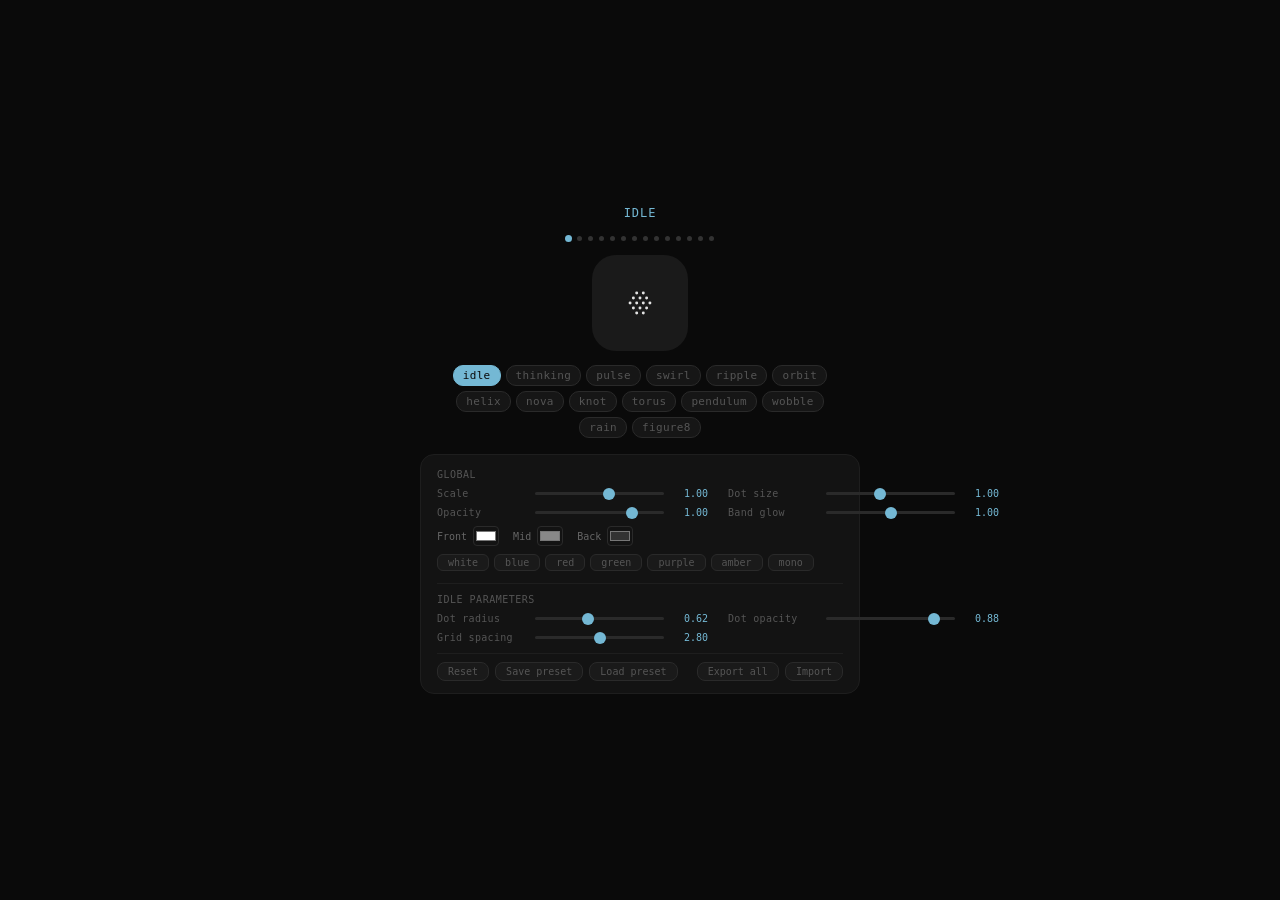
==== index.html @ 5361f494 "Split monolithic HTML into modular structure Reorganize the single 720-line luma-spinning-ball.html " ====
<!DOCTYPE html>
<html lang="en">
<head>
  <meta charset="UTF-8">
  <meta name="viewport" content="width=device-width, initial-scale=1.0">
  <title>Dot Animate — 14 States</title>
  <link rel="stylesheet" href="styles.css">
</head>
<body>

  <!-- Current state name -->
  <div class="state-label" id="label">idle</div>

  <!-- Small dot indicators (one per state) -->
  <div class="nav" id="nav"></div>

  <!-- The animation: 40 SVG circles updated each frame -->
  <div class="ball-container" id="trigger">
    <svg id="ball" width="52" height="52" viewBox="0 0 22 22"></svg>
  </div>

  <!-- State selector buttons -->
  <div class="buttons" id="buttons"></div>

  <!-- Parameter editor: globals (always visible) + state-specific -->
  <div id="panel">
    <div id="globalSection"></div>
    <div id="stateSection"></div>
  </div>

  <!--
    Load order matters — each file adds to the shared global scope:
      core.js   → constants, fibonacci sphere, grid, math helpers, palette
      config.js → PARAM_DEFS, CFG, color presets, palette apply
      states.js → 14 animation functions + STATES registry
      app.js    → UI construction, state machine, animation loop
  -->
  <script src="js/core.js"></script>
  <script src="js/config.js"></script>
  <script src="js/states.js"></script>
  <script src="js/app.js"></script>
</body>
</html>
---- styles.css ----
/* =====================================================================
   Dot Animate — Stylesheet
   ===================================================================== */

* { margin: 0; padding: 0; box-sizing: border-box; }

body {
  min-height: 100vh;
  display: flex; flex-direction: column;
  align-items: center; justify-content: center;
  gap: 14px; background: #0a0a0a;
  font-family: -apple-system, BlinkMacSystemFont, 'Segoe UI', sans-serif;
}

/* ── Ball display ───────────────────────────────────────────────── */
.ball-container {
  width: 96px; height: 96px;
  background: #1a1a1a; border-radius: 24px;
  display: flex; align-items: center; justify-content: center;
  cursor: pointer; user-select: none; -webkit-user-select: none;
  transition: transform .12s ease, background .25s ease;
}
.ball-container:hover { background: #1f1f1f; }
.ball-container:active { transform: scale(.93); }

/* ── State label + nav dots ─────────────────────────────────────── */
.state-label {
  color: #74B8D4; font-size: 12px;
  font-family: 'SF Mono', 'Fira Code', monospace;
  letter-spacing: .08em; text-transform: uppercase;
  min-height: 16px; transition: color .4s;
}
.nav { display: flex; gap: 6px; align-items: center; }
.nav .dot {
  width: 5px; height: 5px; border-radius: 50%;
  background: #333; transition: background .4s, transform .4s;
}
.nav .dot.on { background: #74B8D4; transform: scale(1.4); }

/* ── State buttons ──────────────────────────────────────────────── */
.buttons {
  display: flex; flex-wrap: wrap; gap: 5px;
  justify-content: center; max-width: 420px;
}
.buttons button {
  background: #161616; color: #555;
  border: 1px solid #2a2a2a; border-radius: 10px;
  padding: 3px 9px; font-size: 11px;
  font-family: 'SF Mono', 'Fira Code', monospace;
  letter-spacing: .03em; cursor: pointer;
  transition: all .2s;
}
.buttons button:hover { border-color: #74B8D4; color: #888; }
.buttons button.on { background: #74B8D4; color: #0a0a0a; border-color: #74B8D4; }

/* ── Parameter panel ────────────────────────────────────────────── */
#panel {
  width: 440px; max-width: 95vw;
  background: #131313; border: 1px solid #1e1e1e;
  border-radius: 14px; padding: 14px 16px 12px;
  margin-top: 2px;
  font-family: 'SF Mono', 'Fira Code', monospace;
  font-size: 11px; color: #888;
}
.param-grid {
  display: grid; grid-template-columns: 1fr 1fr;
  gap: 8px 20px;
}
@media (max-width: 480px) {
  .param-grid { grid-template-columns: 1fr; }
}

/* ── Slider rows ────────────────────────────────────────────────── */
.pr { display: flex; align-items: center; gap: 8px; }
.pr-label {
  width: 90px; flex-shrink: 0; color: #555;
  font-size: 10px; letter-spacing: .03em;
  white-space: nowrap; overflow: hidden; text-overflow: ellipsis;
}
.pr input[type=range] {
  flex: 1; height: 3px; min-width: 60px;
  -webkit-appearance: none; appearance: none;
  background: #2a2a2a; border-radius: 2px; outline: none;
}
.pr input[type=range]::-webkit-slider-thumb {
  -webkit-appearance: none; width: 12px; height: 12px;
  border-radius: 50%; background: #74B8D4; cursor: pointer;
}
.pr-val {
  width: 36px; text-align: right;
  color: #74B8D4; font-size: 10px;
}

/* ── Panel action buttons (reset/save/load/export) ──────────────── */
.panel-actions {
  display: flex; gap: 6px; flex-wrap: wrap;
  margin-top: 10px; padding-top: 8px;
  border-top: 1px solid #1e1e1e;
}
.panel-actions button {
  background: #1a1a1a; color: #555;
  border: 1px solid #2a2a2a; border-radius: 8px;
  padding: 3px 10px; font-size: 10px;
  font-family: inherit; cursor: pointer;
  transition: all .2s;
}
.panel-actions button:hover { border-color: #74B8D4; color: #aaa; }
.panel-actions .spacer { flex: 1; }

/* ── Color section (global) ─────────────────────────────────────── */
.section-title {
  font-size: 10px; color: #555;
  letter-spacing: .05em; text-transform: uppercase;
  margin-bottom: 8px;
}
.color-inputs {
  display: flex; gap: 14px;
  margin-bottom: 8px; flex-wrap: wrap;
}
.c-pr {
  display: flex; align-items: center; gap: 6px;
  font-size: 10px; color: #666;
}
.c-pr input[type=color] {
  width: 26px; height: 20px;
  border: 1px solid #2a2a2a; border-radius: 4px;
  background: none; padding: 0; cursor: pointer;
}
.color-presets {
  display: flex; gap: 5px; flex-wrap: wrap;
}
.color-presets button {
  background: #1a1a1a; color: #555;
  border: 1px solid #2a2a2a; border-radius: 6px;
  padding: 2px 10px; font-size: 10px;
  font-family: inherit; cursor: pointer;
  transition: all .2s;
}
.color-presets button:hover { border-color: #888; color: #aaa; }
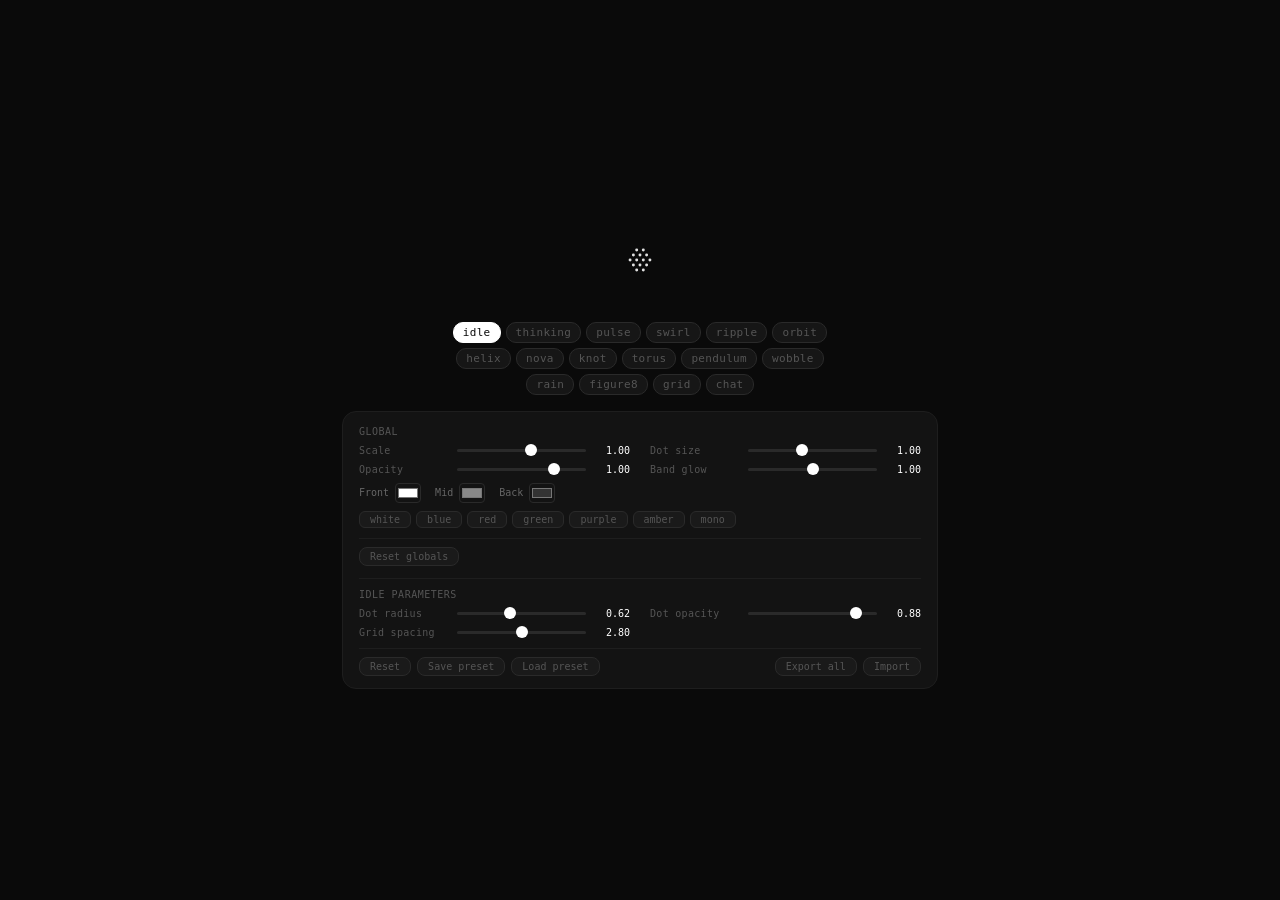
==== commit 7753578a: "Add grid + chat states inspired by offmenu.design Two new states adapted from offmenu.design's SVG i" ====
--- a/index.html
+++ b/index.html
@@ -7,12 +7,6 @@
   <link rel="stylesheet" href="styles.css">
 </head>
 <body>
-
-  <!-- Current state name -->
-  <div class="state-label" id="label">idle</div>
-
-  <!-- Small dot indicators (one per state) -->
-  <div class="nav" id="nav"></div>
 
   <!-- The animation: 40 SVG circles updated each frame -->
   <div class="ball-container" id="trigger">
--- a/styles.css
+++ b/styles.css
@@ -15,7 +15,6 @@
 /* ── Ball display ───────────────────────────────────────────────── */
 .ball-container {
   width: 96px; height: 96px;
-  background: #1a1a1a; border-radius: 24px;
   display: flex; align-items: center; justify-content: center;
   cursor: pointer; user-select: none; -webkit-user-select: none;
   transition: transform .12s ease, background .25s ease;
@@ -25,7 +24,7 @@
 
 /* ── State label + nav dots ─────────────────────────────────────── */
 .state-label {
-  color: #74B8D4; font-size: 12px;
+  color: #fff; font-size: 12px;
   font-family: 'SF Mono', 'Fira Code', monospace;
   letter-spacing: .08em; text-transform: uppercase;
   min-height: 16px; transition: color .4s;
@@ -35,7 +34,7 @@
   width: 5px; height: 5px; border-radius: 50%;
   background: #333; transition: background .4s, transform .4s;
 }
-.nav .dot.on { background: #74B8D4; transform: scale(1.4); }
+.nav .dot.on { background: #fff; transform: scale(1.4); }
 
 /* ── State buttons ──────────────────────────────────────────────── */
 .buttons {
@@ -50,12 +49,12 @@
   letter-spacing: .03em; cursor: pointer;
   transition: all .2s;
 }
-.buttons button:hover { border-color: #74B8D4; color: #888; }
-.buttons button.on { background: #74B8D4; color: #0a0a0a; border-color: #74B8D4; }
+.buttons button:hover { border-color: #fff; color: #888; }
+.buttons button.on { background: #fff; color: #0a0a0a; border-color: #fff; }
 
 /* ── Parameter panel ────────────────────────────────────────────── */
 #panel {
-  width: 440px; max-width: 95vw;
+  width: fit-content; max-width: 95vw;
   background: #131313; border: 1px solid #1e1e1e;
   border-radius: 14px; padding: 14px 16px 12px;
   margin-top: 2px;
@@ -84,11 +83,11 @@
 }
 .pr input[type=range]::-webkit-slider-thumb {
   -webkit-appearance: none; width: 12px; height: 12px;
-  border-radius: 50%; background: #74B8D4; cursor: pointer;
+  border-radius: 50%; background: #fff; cursor: pointer;
 }
 .pr-val {
   width: 36px; text-align: right;
-  color: #74B8D4; font-size: 10px;
+  color: #fff; font-size: 10px;
 }
 
 /* ── Panel action buttons (reset/save/load/export) ──────────────── */
@@ -104,7 +103,7 @@
   font-family: inherit; cursor: pointer;
   transition: all .2s;
 }
-.panel-actions button:hover { border-color: #74B8D4; color: #aaa; }
+.panel-actions button:hover { border-color: #fff; color: #aaa; }
 .panel-actions .spacer { flex: 1; }
 
 /* ── Color section (global) ─────────────────────────────────────── */
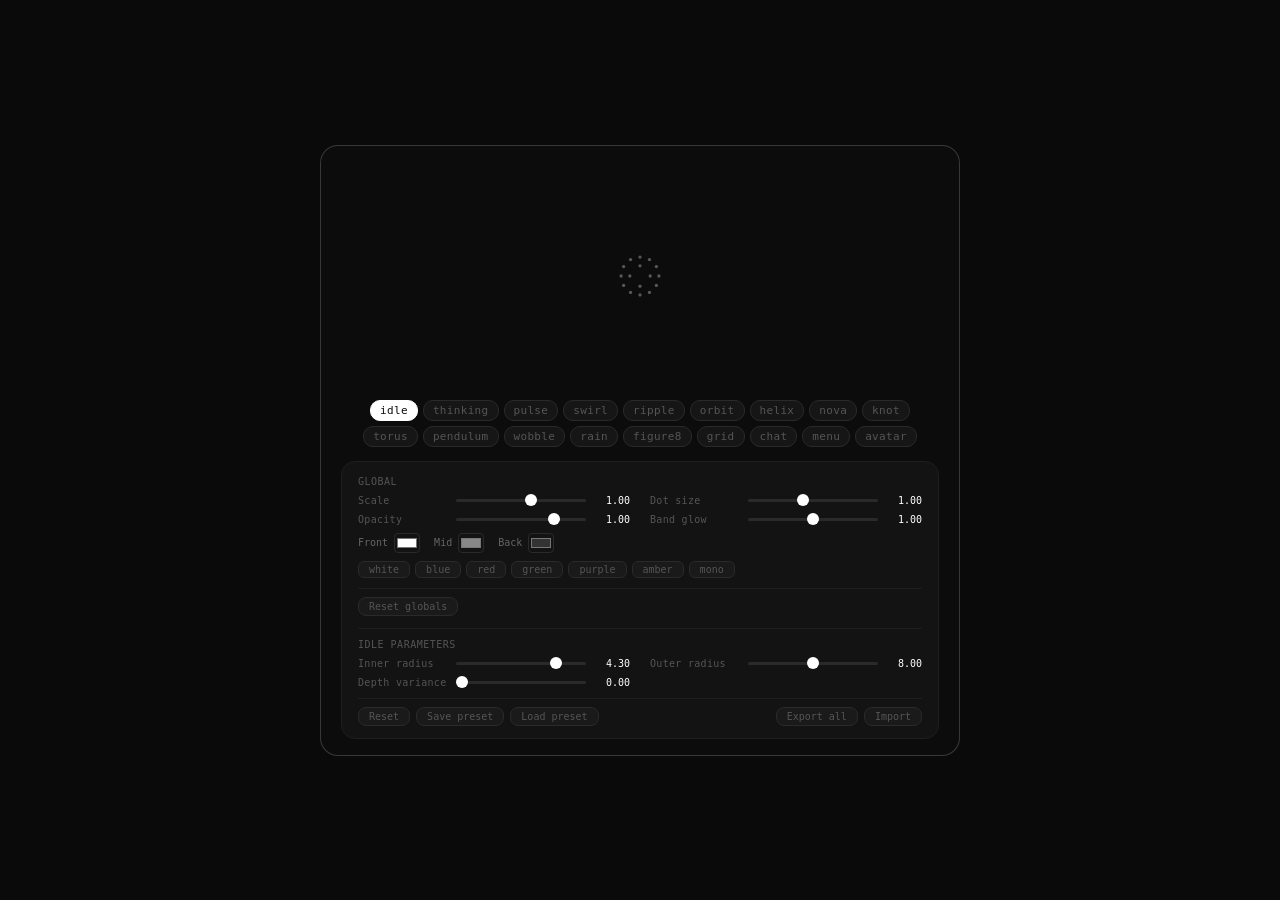
==== commit a061f67d: "Update idle defaults: r1=4.3, r2=8, depthAmt=0 Tighter layout (inner ring larger relative to outer) " ====
--- a/index.html
+++ b/index.html
@@ -8,18 +8,20 @@
 </head>
 <body>
 
-  <!-- The animation: 40 SVG circles updated each frame -->
-  <div class="ball-container" id="trigger">
-    <svg id="ball" width="52" height="52" viewBox="0 0 22 22"></svg>
-  </div>
+  <div class="app-shell">
+    <!-- The animation: 40 SVG circles updated each frame -->
+    <div class="ball-container" id="trigger">
+      <svg id="ball" width="52" height="52" viewBox="0 0 22 22"></svg>
+    </div>
 
-  <!-- State selector buttons -->
-  <div class="buttons" id="buttons"></div>
+    <!-- State selector buttons -->
+    <div class="buttons" id="buttons"></div>
 
-  <!-- Parameter editor: globals (always visible) + state-specific -->
-  <div id="panel">
-    <div id="globalSection"></div>
-    <div id="stateSection"></div>
+    <!-- Parameter editor: globals (always visible) + state-specific -->
+    <div id="panel">
+      <div id="globalSection"></div>
+      <div id="stateSection"></div>
+    </div>
   </div>
 
   <!--
--- a/styles.css
+++ b/styles.css
@@ -12,12 +12,26 @@
   font-family: -apple-system, BlinkMacSystemFont, 'Segoe UI', sans-serif;
 }
 
+/* ── Main shell (trigger + buttons + panel) ─────────────────────── */
+.app-shell {
+  width: min(640px, 95vw);
+  min-height: 540px;
+  display: grid;
+  grid-template-rows: 1fr auto auto;
+  gap: 14px;
+  padding: 20px 20px 16px;
+  border: 1px solid rgba(255, 255, 255, 0.18);
+  border-radius: 18px;
+  background: rgba(255, 255, 255, 0.01);
+}
+
 /* ── Ball display ───────────────────────────────────────────────── */
 .ball-container {
-  width: 96px; height: 96px;
+  width: 100%; min-height: 220px;
   display: flex; align-items: center; justify-content: center;
   cursor: pointer; user-select: none; -webkit-user-select: none;
   transition: transform .12s ease, background .25s ease;
+  border-radius: 14px;
 }
 .ball-container:hover { background: #1f1f1f; }
 .ball-container:active { transform: scale(.93); }
@@ -39,7 +53,7 @@
 /* ── State buttons ──────────────────────────────────────────────── */
 .buttons {
   display: flex; flex-wrap: wrap; gap: 5px;
-  justify-content: center; max-width: 420px;
+  justify-content: center; width: 100%;
 }
 .buttons button {
   background: #161616; color: #555;
@@ -54,10 +68,9 @@
 
 /* ── Parameter panel ────────────────────────────────────────────── */
 #panel {
-  width: fit-content; max-width: 95vw;
+  width: 100%;
   background: #131313; border: 1px solid #1e1e1e;
   border-radius: 14px; padding: 14px 16px 12px;
-  margin-top: 2px;
   font-family: 'SF Mono', 'Fira Code', monospace;
   font-size: 11px; color: #888;
 }
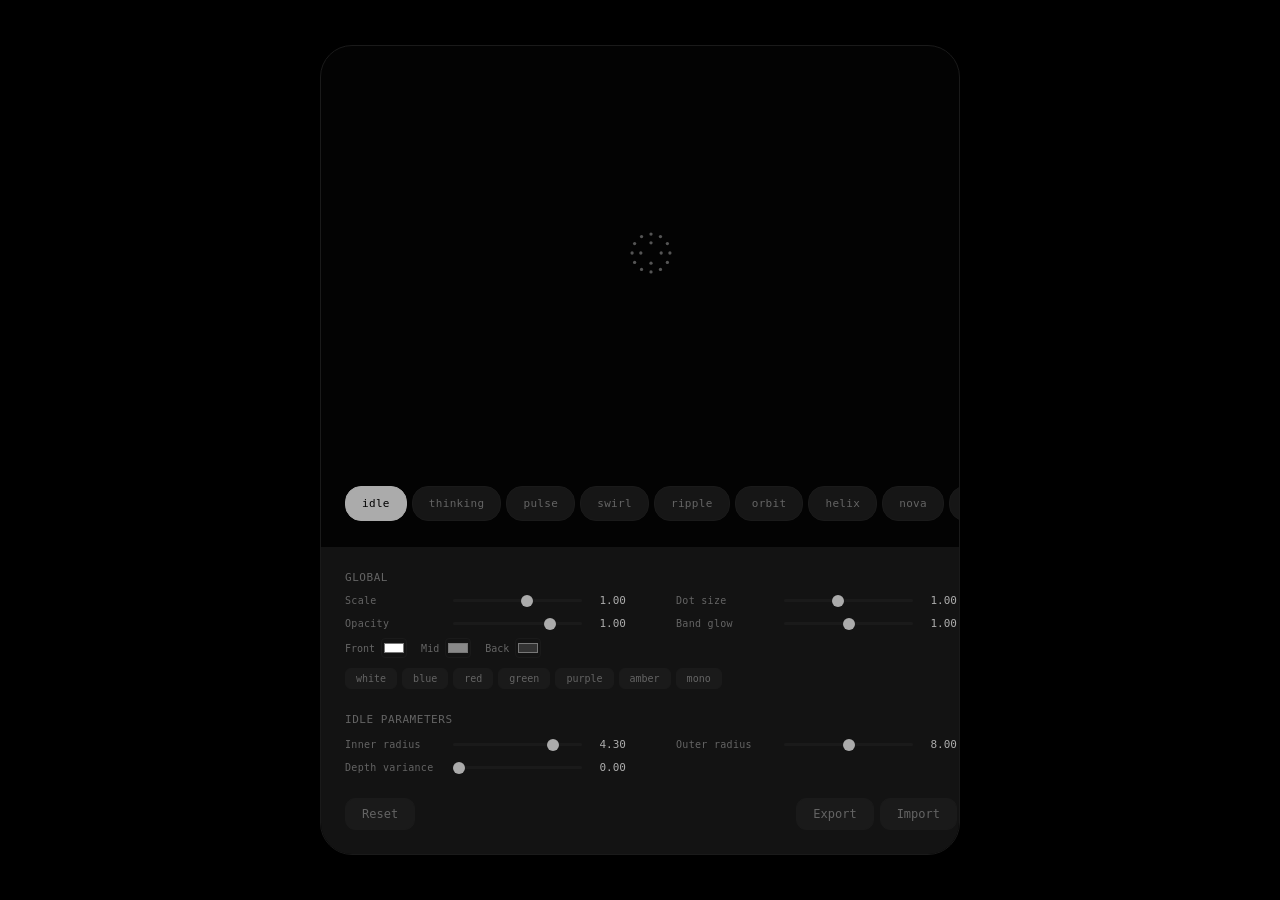
==== commit 8b9ab509: "Rename figure8 → infinite; thin out dots to match thinking density Old: 40 dots on the lemniscate at" ====
--- a/index.html
+++ b/index.html
@@ -21,6 +21,7 @@
     <div id="panel">
       <div id="globalSection"></div>
       <div id="stateSection"></div>
+      <div id="actionSection"></div>
     </div>
   </div>
 
--- a/styles.css
+++ b/styles.css
@@ -4,41 +4,65 @@
 
 * { margin: 0; padding: 0; box-sizing: border-box; }
 
+:root {
+  --bg-page: #000000;
+  --bg-hover: #1f1f1f;
+  --bg-surface: #131313;
+  --bg-btn: #1a1a1a;
+  --bg-btn-alt: #161616;
+  --text-primary: #ababab;
+  --text-secondary: #696969;
+  --text-muted: #646464;
+  --text-subtle: #666;
+  --border-strong: #1a1a1a;
+  --radius-sm: 4px;
+  --radius-md: 10px;
+  --radius-lg: 16px;
+  --transition-fast: .2s;
+  --fs-title: 11px;
+  --fs-label: 10px;
+  --fs-value: 11px;
+  --fs-action: 12px;
+  --space-group: 24px;
+  --space-subgroup: 10px;
+}
+
 body {
   min-height: 100vh;
   display: flex; flex-direction: column;
   align-items: center; justify-content: center;
-  gap: 14px; background: #0a0a0a;
+  gap: 14px; background: var(--bg-page);
   font-family: -apple-system, BlinkMacSystemFont, 'Segoe UI', sans-serif;
 }
 
 /* ── Main shell (trigger + buttons + panel) ─────────────────────── */
 .app-shell {
   width: min(640px, 95vw);
-  min-height: 540px;
+  height: 90vh;
   display: grid;
   grid-template-rows: 1fr auto auto;
   gap: 14px;
-  padding: 20px 20px 16px;
-  border: 1px solid rgba(255, 255, 255, 0.18);
-  border-radius: 18px;
+  overflow: hidden;
+  border: 1px solid var(--border-strong);
+  border-radius: 32px;
   background: rgba(255, 255, 255, 0.01);
+  transition: all var(--transition-fast);
 }
 
 /* ── Ball display ───────────────────────────────────────────────── */
 .ball-container {
-  width: 100%; min-height: 220px;
+  width: 100%;
+  min-height: 200px;
   display: flex; align-items: center; justify-content: center;
   cursor: pointer; user-select: none; -webkit-user-select: none;
   transition: transform .12s ease, background .25s ease;
   border-radius: 14px;
 }
-.ball-container:hover { background: #1f1f1f; }
-.ball-container:active { transform: scale(.93); }
+.ball-container:active { transform: scale(.95); }
 
 /* ── State label + nav dots ─────────────────────────────────────── */
 .state-label {
-  color: #fff; font-size: 12px;
+  color: var(--text-primary); font-size: 12px;
   font-family: 'SF Mono', 'Fira Code', monospace;
   letter-spacing: .08em; text-transform: uppercase;
   min-height: 16px; transition: color .4s;
@@ -48,35 +72,47 @@
   width: 5px; height: 5px; border-radius: 50%;
   background: #333; transition: background .4s, transform .4s;
 }
-.nav .dot.on { background: #fff; transform: scale(1.4); }
+.nav .dot.on { background: var(--text-primary); transform: scale(1.4); }
 
 /* ── State buttons ──────────────────────────────────────────────── */
 .buttons {
-  display: flex; flex-wrap: wrap; gap: 5px;
-  justify-content: center; width: 100%;
+  display: flex; flex-wrap: nowrap; gap: 5px;
+  justify-content: flex-start; width: 100%;
+  overflow-x: auto; overflow-y: hidden;
+  -webkit-overflow-scrolling: touch;
+  scrollbar-width: none;
+  padding: 12px 24px; 
+}
+.buttons::-webkit-scrollbar {
+  display: none;
 }
 .buttons button {
-  background: #161616; color: #555;
-  border: 1px solid #2a2a2a; border-radius: 10px;
-  padding: 3px 9px; font-size: 11px;
+  background: var(--bg-btn-alt); color: var(--text-muted);
+  border: 1px solid var(--border-strong); border-radius: var(--radius-lg);
+  padding: 10px 16px; font-size: 11px;
   font-family: 'SF Mono', 'Fira Code', monospace;
   letter-spacing: .03em; cursor: pointer;
-  transition: all .2s;
+  transition: all var(--transition-fast);
+  flex: 0 0 auto;
 }
-.buttons button:hover { border-color: #fff; color: #888; }
-.buttons button.on { background: #fff; color: #0a0a0a; border-color: #fff; }
+.buttons button:hover { border-color: var(--text-primary); color: var(--text-secondary); }
+.buttons button.on { background: var(--text-primary); color: var(--bg-page); border-color: var(--text-primary); }
 
 /* ── Parameter panel ────────────────────────────────────────────── */
 #panel {
   width: 100%;
-  background: #131313; border: 1px solid #1e1e1e;
-  border-radius: 14px; padding: 14px 16px 12px;
+  background: var(--bg-surface);
   font-family: 'SF Mono', 'Fira Code', monospace;
-  font-size: 11px; color: #888;
+  font-size: 11px; color: var(--text-secondary);
+  padding: 24px;
+  display: flex;
+  flex-direction: column;
+  gap: var(--space-group);
 }
+.panel-group { width: 100%; }
 .param-grid {
   display: grid; grid-template-columns: 1fr 1fr;
-  gap: 8px 20px;
+  gap: 10px 50px;
 }
 @media (max-width: 480px) {
   .param-grid { grid-template-columns: 1fr; }
@@ -85,67 +121,70 @@
 /* ── Slider rows ────────────────────────────────────────────────── */
 .pr { display: flex; align-items: center; gap: 8px; }
 .pr-label {
-  width: 90px; flex-shrink: 0; color: #555;
-  font-size: 10px; letter-spacing: .03em;
+  width: 100px; flex-shrink: 0; color: var(--text-muted);
+  font-size: var(--fs-label); letter-spacing: .03em;
   white-space: nowrap; overflow: hidden; text-overflow: ellipsis;
 }
 .pr input[type=range] {
   flex: 1; height: 3px; min-width: 60px;
   -webkit-appearance: none; appearance: none;
-  background: #2a2a2a; border-radius: 2px; outline: none;
+  background: var(--border-strong); border-radius: 2px; outline: none;
 }
 .pr input[type=range]::-webkit-slider-thumb {
   -webkit-appearance: none; width: 12px; height: 12px;
-  border-radius: 50%; background: #fff; cursor: pointer;
+  border-radius: 50%; background: var(--text-primary); cursor: pointer;
 }
 .pr-val {
   width: 36px; text-align: right;
-  color: #fff; font-size: 10px;
+  color: var(--text-primary); font-size: var(--fs-value);
 }
 
 /* ── Panel action buttons (reset/save/load/export) ──────────────── */
 .panel-actions {
   display: flex; gap: 6px; flex-wrap: wrap;
-  margin-top: 10px; padding-top: 8px;
-  border-top: 1px solid #1e1e1e;
+  align-items: center;
 }
 .panel-actions button {
-  background: #1a1a1a; color: #555;
-  border: 1px solid #2a2a2a; border-radius: 8px;
-  padding: 3px 10px; font-size: 10px;
+  background: var(--bg-btn); color: var(--text-muted);
+  border: 1px solid var(--border-strong); border-radius: var(--radius-md);
+  padding: 8px 16px; font-size: var(--fs-action);
   font-family: inherit; cursor: pointer;
-  transition: all .2s;
+  transition: all var(--transition-fast);
 }
-.panel-actions button:hover { border-color: #fff; color: #aaa; }
+.panel-actions button:hover { border-color: var(--text-primary); color: #aaa; }
 .panel-actions .spacer { flex: 1; }
 
 /* ── Color section (global) ─────────────────────────────────────── */
 .section-title {
-  font-size: 10px; color: #555;
+  font-size: var(--fs-title); color: var(--text-muted);
   letter-spacing: .05em; text-transform: uppercase;
-  margin-bottom: 8px;
+  margin-bottom: var(--space-subgroup);
+}
+.section-title-state {
+  margin-bottom: 12px;
 }
 .color-inputs {
   display: flex; gap: 14px;
-  margin-bottom: 8px; flex-wrap: wrap;
+  margin-top: 8px;
+  margin-bottom: 10px; flex-wrap: wrap;
 }
 .c-pr {
   display: flex; align-items: center; gap: 6px;
-  font-size: 10px; color: #666;
+  font-size: var(--fs-label); color: var(--text-subtle);
 }
 .c-pr input[type=color] {
   width: 26px; height: 20px;
-  border: 1px solid #2a2a2a; border-radius: 4px;
+  border: 1px solid var(--border-strong); border-radius: var(--radius-sm);
   background: none; padding: 0; cursor: pointer;
 }
 .color-presets {
   display: flex; gap: 5px; flex-wrap: wrap;
 }
 .color-presets button {
-  background: #1a1a1a; color: #555;
-  border: 1px solid #2a2a2a; border-radius: 6px;
-  padding: 2px 10px; font-size: 10px;
+  background: var(--bg-btn); color: var(--text-muted);
+  border: 1px solid var(--border-strong); border-radius: 6px;
+  padding: 4px 10px; font-size: var(--fs-label);
   font-family: inherit; cursor: pointer;
-  transition: all .2s;
+  transition: all var(--transition-fast);
 }
-.color-presets button:hover { border-color: #888; color: #aaa; }
+.color-presets button:hover { border-color: var(--text-secondary); color: #aaa; }
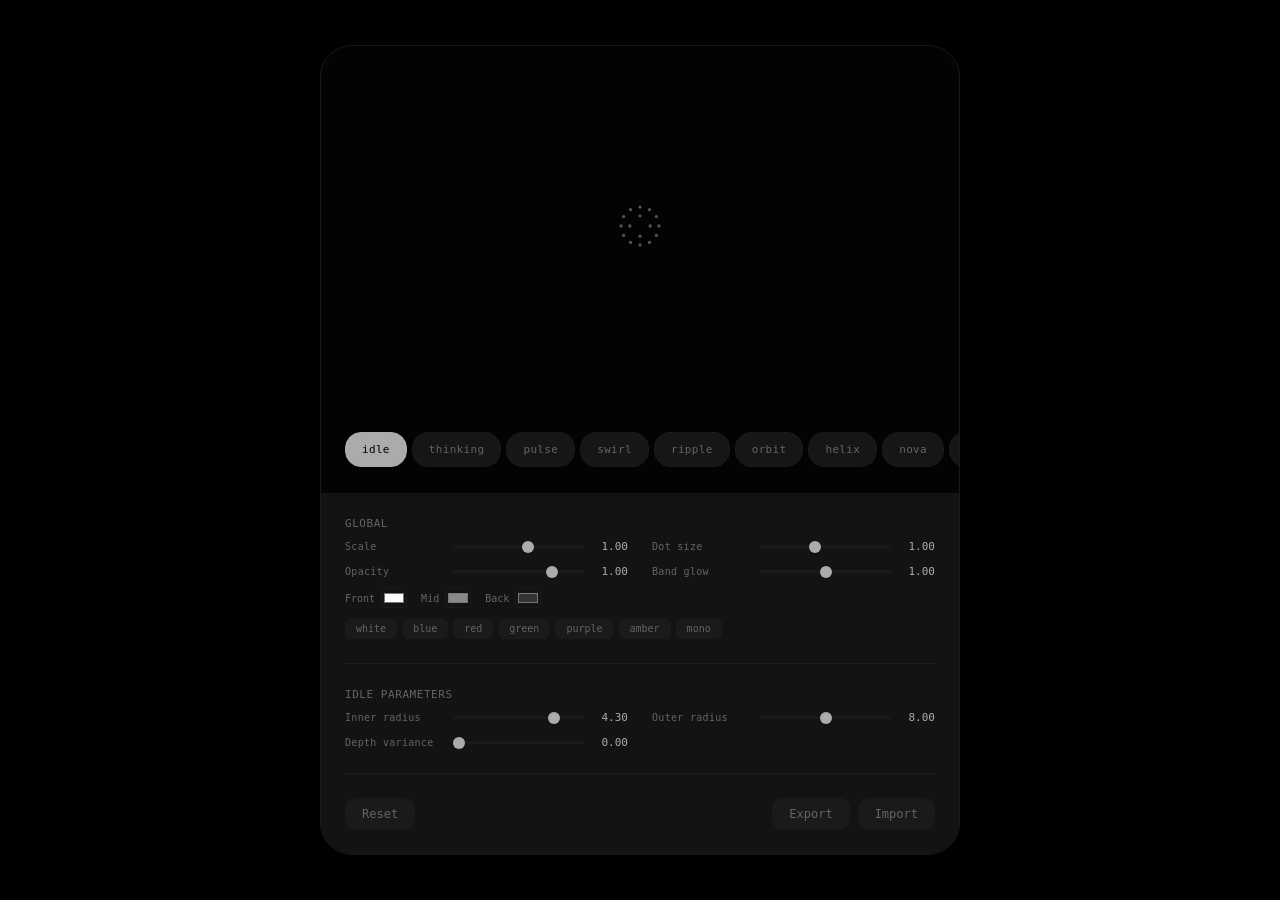
==== commit 58b656f7: "infinite: 17 dots spacing ≈4, compress depth to kill 'weak' dots - N=17 on the curve (was 20) → ~4 s" ====
--- a/index.html
+++ b/index.html
@@ -19,9 +19,9 @@
 
     <!-- Parameter editor: globals (always visible) + state-specific -->
     <div id="panel">
-      <div id="globalSection"></div>
-      <div id="stateSection"></div>
-      <div id="actionSection"></div>
+      <section id="globalSection" class="panel-group panel-group-global"></section>
+      <section id="stateSection" class="panel-group panel-group-state"></section>
+      <section id="actionSection" class="panel-group panel-group-actions"></section>
     </div>
   </div>
 
--- a/styles.css
+++ b/styles.css
@@ -109,10 +109,17 @@
   flex-direction: column;
   gap: var(--space-group);
 }
-.panel-group { width: 100%; }
+.panel-group { width: 100%; min-width: 0; }
+.panel-group + .panel-group {
+  padding-top: var(--space-group);
+  border-top: 1px solid #1e1e1e;
+}
 .param-grid {
   display: grid; grid-template-columns: 1fr 1fr;
-  gap: 10px 50px;
+  gap: 12px 24px;
+}
+@media (max-width: 680px) {
+  .param-grid { grid-template-columns: 1fr; }
 }
 @media (max-width: 480px) {
   .param-grid { grid-template-columns: 1fr; }
@@ -141,7 +148,7 @@
 
 /* ── Panel action buttons (reset/save/load/export) ──────────────── */
 .panel-actions {
-  display: flex; gap: 6px; flex-wrap: wrap;
+  display: flex; gap: 8px; flex-wrap: nowrap;
   align-items: center;
 }
 .panel-actions button {
@@ -161,12 +168,17 @@
   margin-bottom: var(--space-subgroup);
 }
 .section-title-state {
-  margin-bottom: 12px;
+  margin-bottom: var(--space-subgroup);
 }
 .color-inputs {
   display: flex; gap: 14px;
-  margin-top: 8px;
+  margin-top: 10px;
   margin-bottom: 10px; flex-wrap: wrap;
+}
+.panel-empty {
+  color: #444;
+  text-align: center;
+  padding: 6px;
 }
 .c-pr {
   display: flex; align-items: center; gap: 6px;
